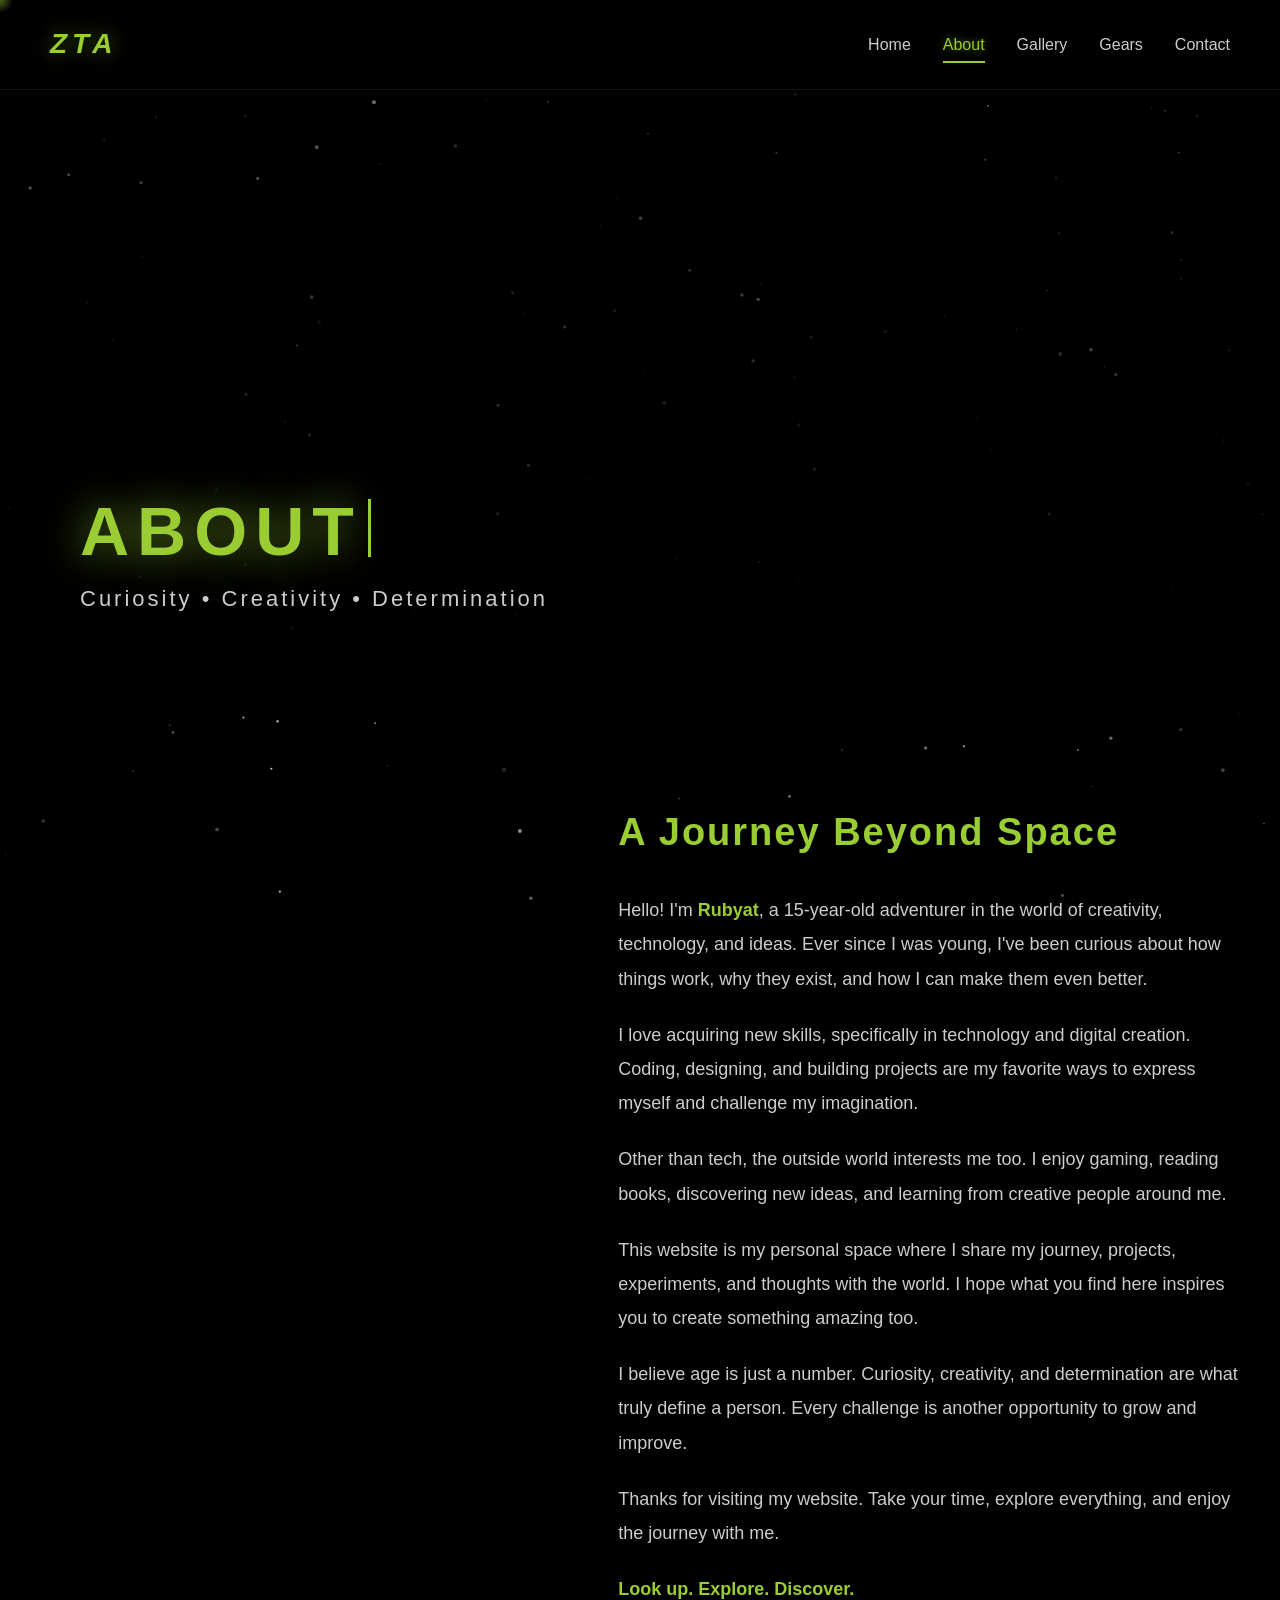
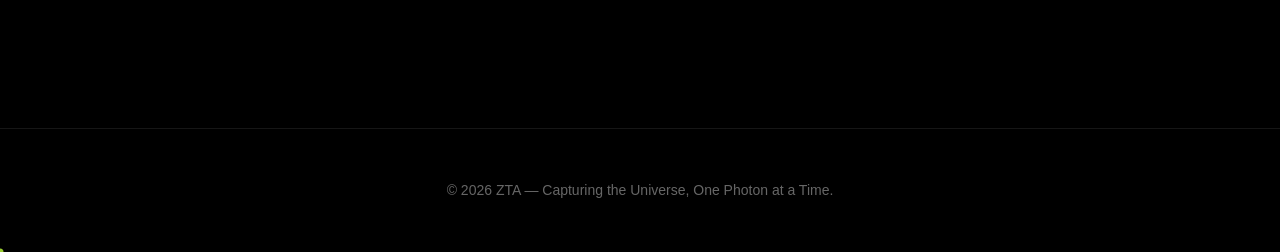
==== about.html @ 27d1bf87 "Add files via upload" ====
<!DOCTYPE html>
<html lang="en">
<head>
<meta charset="UTF-8">
<title>ZTA – About</title>
<meta name="viewport" content="width=device-width, initial-scale=1.0">
<meta name="theme-color" content="#000000">
<link rel="stylesheet" href="style.css">
</head>
<body>

<!-- PRELOADER -->
<div class="preloader">
    <div class="preloader-logo">ZTA</div>
    <div class="preloader-bar"></div>
</div>

<!-- NAVBAR -->
<div class="navbar">
    <a href="index.html" class="nav-left">ZTA</a>
    <div class="nav-right">
        <div class="nav-links">
            <a href="index.html">Home</a>
            <a href="about.html">About</a>
            <a href="gallery.html">Gallery</a>
            <a href="gears.html">Gears</a>
            <a href="contact.html">Contact</a>
        </div>
        <div class="hamburger" id="hamburger" aria-label="Menu">
            <span></span><span></span><span></span>
        </div>
    </div>
</div>

<!-- MOBILE MENU -->
<div class="mobile-menu" id="mobileMenu">
    <a href="index.html">Home</a>
    <a href="about.html">About</a>
    <a href="gallery.html">Gallery</a>
    <a href="gears.html">Gears</a>
    <a href="contact.html">Contact</a>
</div>

<!-- HERO -->
<div class="hero ">
    <div class="hero-inner">
        <div class="hero-text" data-typing="About ZTA">About ZTA</div>
        <div class="hero-sub">Curiosity • Creativity • Determination</div>
    </div>
</div>

<div class="section">
    <div class="about-wrapper">
        <div class="about-img reveal from-left">
            <img src="assets/about-profile.jpg" alt="About Image">
        </div>
        <div class="about-text reveal from-right">
            <div class="about-title">A Journey Beyond Space</div>
            <p>Hello! I'm <span class="highlight">Rubyat</span>, a 15-year-old adventurer in the world of creativity, technology, and ideas. Ever since I was young, I've been curious about how things work, why they exist, and how I can make them even better.</p>
            <p>I love acquiring new skills, specifically in technology and digital creation. Coding, designing, and building projects are my favorite ways to express myself and challenge my imagination.</p>
            <p>Other than tech, the outside world interests me too. I enjoy gaming, reading books, discovering new ideas, and learning from creative people around me.</p>
            <p>This website is my personal space where I share my journey, projects, experiments, and thoughts with the world. I hope what you find here inspires you to create something amazing too.</p>
            <p>I believe age is just a number. Curiosity, creativity, and determination are what truly define a person. Every challenge is another opportunity to grow and improve.</p>
            <p>Thanks for visiting my website. Take your time, explore everything, and enjoy the journey with me.</p>
            <p><span class="highlight">Look up. Explore. Discover.</span></p>
        </div>
    </div>
</div>

<!-- FOOTER -->
<footer>
    © <span data-year>2026</span> ZTA — Capturing the Universe, One Photon at a Time.
</footer>

<script src="zta.js"></script>
</body>
</html>
---- style.css ----
/* ==========================================================
   ZTA – Shared Stylesheet (used by every page)
   ========================================================== */

:root{
    --bg-color:#000;
    --text-color:#fff;
    --accent-color:#9acd32;
    --accent-rgb:154,205,50;
    --secondary-text:#ccc;
    --card-bg:#0a0a0a;
    --card-border:#161616;
    --footer-text:#666;
    --nav-h:76px;
}

*{ margin:0; padding:0; box-sizing:border-box; }

html{ scroll-behavior:smooth; }

body{
    font-family:'Segoe UI', Arial, sans-serif;
    background:var(--bg-color);
    color:var(--text-color);
    line-height:1.6;
    overflow-x:hidden;
}

a{ color:inherit; }

/* ================= PRELOADER ================= */

.preloader{
    position:fixed; inset:0;
    background:#000;
    z-index:20000;
    display:flex; flex-direction:column;
    align-items:center; justify-content:center; gap:22px;
    transition:opacity .6s ease, visibility .6s ease;
}
.preloader.hide{ opacity:0; visibility:hidden; }
.preloader-logo{
    font-size:46px; font-weight:800; font-style:italic; letter-spacing:10px;
    color:var(--accent-color);
    text-shadow:0 0 30px rgba(var(--accent-rgb),.6);
    animation:pulse 1.4s ease-in-out infinite;
}
.preloader-bar{
    width:160px; height:3px; background:#111; border-radius:4px; overflow:hidden;
}
.preloader-bar::after{
    content:''; display:block; height:100%; width:40%;
    background:var(--accent-color); border-radius:4px;
    animation:load 1.1s ease-in-out infinite;
}
@keyframes load{ 0%{ transform:translateX(-100%);} 100%{ transform:translateX(260%);} }
@keyframes pulse{ 50%{ opacity:.45; transform:scale(.96);} }

/* ================= PROGRESS BAR / CURSOR / CANVAS ================= */

.scroll-progress{
    position:fixed; top:0; left:0; height:3px; width:0;
    background:linear-gradient(90deg,var(--accent-color),#d6ff8a);
    z-index:1100;
    box-shadow:0 0 12px rgba(var(--accent-rgb),.8);
}

.star-canvas{
    position:fixed; inset:0; width:100%; height:100%;
    z-index:-1; pointer-events:none;
}

.custom-cursor{
    position:fixed; width:26px; height:26px; border-radius:50%;
    background:radial-gradient(circle, rgba(var(--accent-rgb),.9) 0%, transparent 70%);
    pointer-events:none; z-index:15000; opacity:.55;
    transform:translate(-50%,-50%);
    mix-blend-mode:screen;
    transition:width .25s, height .25s, opacity .25s;
}
.custom-cursor.big{ width:56px; height:56px; opacity:.4; }

.cursor-dot{
    position:fixed; width:7px; height:7px; border-radius:50%;
    background:var(--accent-color); pointer-events:none; z-index:15001;
    transform:translate(-50%,-50%);
}

@media (hover:none){
    .custom-cursor,.cursor-dot{ display:none; }
}

/* ================= NAVBAR (identical on every page) ================= */

.navbar{
    width:100%;
    padding:22px 50px;
    display:flex; justify-content:space-between; align-items:center;
    background:rgba(0,0,0,.92);
    backdrop-filter:blur(10px);
    -webkit-backdrop-filter:blur(10px);
    border-bottom:1px solid var(--card-border);
    position:fixed; top:0; left:0;
    z-index:1000;
    box-shadow:0 4px 20px rgba(0,0,0,.6);
    transition:padding .3s ease, background .3s ease;
}
.navbar.shrunk{ padding:12px 50px; background:rgba(0,0,0,.98); }
.navbar.shrunk .nav-left{ font-size:22px; }

.nav-left{
    font-size:28px; letter-spacing:5px; font-weight:800; font-style:italic;
    color:var(--accent-color);
    text-shadow:0 0 20px rgba(var(--accent-rgb),.5);
    text-decoration:none;
    transition:font-size .3s ease;
}

.nav-right{ display:flex; align-items:center; gap:32px; }
.nav-links{ display:flex; align-items:center; gap:32px; }

.nav-links a{
    color:var(--secondary-text);
    text-decoration:none;
    font-size:16px; font-weight:500;
    transition:color .3s ease, text-shadow .3s ease;
    position:relative;
}
.nav-links a:hover,
.nav-links a.active{
    color:var(--accent-color);
    text-shadow:0 0 10px rgba(var(--accent-rgb),.6);
}
.nav-links a::after{
    content:''; position:absolute; width:0; height:2px;
    bottom:-6px; left:50%;
    background:var(--accent-color);
    transition:.3s;
}
.nav-links a:hover::after,
.nav-links a.active::after{ width:100%; left:0; }

/* Hamburger */
.hamburger{
    display:none; flex-direction:column; gap:5px; cursor:pointer; padding:4px;
}
.hamburger span{
    width:28px; height:3px; background:var(--accent-color); border-radius:10px;
    transition:transform .35s ease, opacity .25s ease;
}
.hamburger.open span:nth-child(1){ transform:translateY(8px) rotate(45deg); }
.hamburger.open span:nth-child(2){ opacity:0; }
.hamburger.open span:nth-child(3){ transform:translateY(-8px) rotate(-45deg); }

/* Mobile menu */
.mobile-menu{
    position:fixed; top:0; left:0; width:100%; height:100vh;
    background:rgba(0,0,0,.98);
    display:flex; flex-direction:column; align-items:center; justify-content:center;
    gap:36px; z-index:999;
    opacity:0; visibility:hidden;
    transition:opacity .35s ease, visibility .35s ease;
}
.mobile-menu.open{ opacity:1; visibility:visible; }
.mobile-menu a{
    color:var(--secondary-text); font-size:24px; text-decoration:none;
    transform:translateY(20px); opacity:0;
    transition:transform .4s ease, opacity .4s ease, color .3s;
}
.mobile-menu.open a{ transform:translateY(0); opacity:1; }
.mobile-menu.open a:nth-child(1){ transition-delay:.05s; }
.mobile-menu.open a:nth-child(2){ transition-delay:.10s; }
.mobile-menu.open a:nth-child(3){ transition-delay:.15s; }
.mobile-menu.open a:nth-child(4){ transition-delay:.20s; }
.mobile-menu.open a:nth-child(5){ transition-delay:.25s; }
.mobile-menu a:hover,
.mobile-menu a.active{ color:var(--accent-color); }

/* ================= HERO (same on every page) ================= */

.hero{
    width:100%;
    min-height:70vh;
    position:relative;
    display:flex; align-items:flex-end;
    padding:0 0 90px;
    margin-top:var(--nav-h);
    background:
        linear-gradient(rgba(0,0,0,.25), rgba(0,0,0,.6)),
        url("assets/background.jpg") center/cover no-repeat;
    overflow:hidden;
}
.hero::after{
    content:''; position:absolute; inset:0;
    background:linear-gradient(to bottom, rgba(0,0,0,.1), rgba(0,0,0,.95));
    pointer-events:none;
}
.hero.hero-home{ min-height:calc(100vh - var(--nav-h)); }

.hero-inner{ position:relative; z-index:2; margin-left:80px; }

.hero-text{
    font-size:68px; font-weight:900; letter-spacing:8px; text-transform:uppercase;
    color:var(--accent-color);
    text-shadow:0 0 40px rgba(var(--accent-rgb),.7);
    line-height:1.1;
}
.hero-sub{
    font-size:22px; color:var(--secondary-text); letter-spacing:3px; margin-top:12px;
}
.typing-cursor{
    display:inline-block; width:3px; height:.85em; margin-left:6px;
    background:var(--accent-color); vertical-align:-2px;
    animation:blink .8s steps(1) infinite;
}
@keyframes blink{ 50%{ opacity:0; } }

/* ================= LAYOUT / SECTIONS ================= */

.section{ max-width:1300px; margin:90px auto; padding:0 40px; }

.section-title{
    font-size:38px; font-weight:800; text-align:center;
    color:var(--accent-color); letter-spacing:3px;
    margin:0 auto 40px;
}
.section-subtitle{
    text-align:center; max-width:700px; margin:-20px auto 50px; color:#888;
}
.intro-box{
    max-width:1000px; margin:0 auto; padding:0 40px;
    font-size:19px; color:var(--secondary-text); text-align:center; line-height:1.8;
}

/* ================= CARDS ================= */

.card{
    background:var(--card-bg);
    border:1px solid var(--card-border);
    border-radius:16px;
    transition:transform .35s ease, border-color .35s ease, box-shadow .35s ease;
}
.card:hover{
    border-color:var(--accent-color);
    box-shadow:0 20px 40px rgba(var(--accent-rgb),.18);
}

.grid{ display:grid; gap:36px; }
.grid-features{ grid-template-columns:repeat(auto-fit, minmax(300px,1fr)); }
.grid-media{ grid-template-columns:repeat(auto-fit, minmax(320px,1fr)); }

.feature-card{ padding:32px; text-align:center; }
.feature-icon{ font-size:38px; margin-bottom:12px; display:inline-block; }
.feature-title{ font-size:24px; margin-bottom:12px; color:var(--accent-color); font-weight:700; }
.feature-text{ color:var(--secondary-text); }

.media-card{ overflow:hidden; cursor:pointer; }
.media-card img,
.media-card .img-fallback{
    width:100%; height:340px; object-fit:cover; display:block;
    transition:transform .6s ease;
}
.media-card:hover img{ transform:scale(1.08); }
.media-card .img-wrap{ overflow:hidden; }
.media-caption{
    padding:20px; text-align:center;
    color:var(--accent-color); font-size:18px; font-weight:600; letter-spacing:1px;
}
.media-desc{
    padding:0 20px 22px; text-align:center; color:#bbb; font-size:14.5px; margin-top:-8px;
}

.img-fallback{
    display:flex; align-items:center; justify-content:center;
    background:radial-gradient(circle at 30% 30%, #14200a, #050505 70%);
    color:var(--accent-color); font-size:54px;
}

/* ================= BUTTON ================= */

.btn{
    display:inline-block; padding:14px 34px; border-radius:50px;
    border:1px solid var(--accent-color);
    color:var(--accent-color); background:transparent;
    text-decoration:none; font-weight:700; letter-spacing:2px; font-size:15px;
    cursor:pointer; position:relative; overflow:hidden;
    transition:color .3s ease, box-shadow .3s ease;
}
.btn::before{
    content:''; position:absolute; inset:0; background:var(--accent-color);
    transform:translateX(-101%); transition:transform .35s ease; z-index:-1;
}
.btn:hover{ color:#000; box-shadow:0 0 25px rgba(var(--accent-rgb),.5); }
.btn:hover::before{ transform:translateX(0); }
.btn{ z-index:0; isolation:isolate; }
.btn-center{ text-align:center; margin-top:50px; }

/* ================= STATS ================= */

.stats{
    display:grid; grid-template-columns:repeat(auto-fit,minmax(180px,1fr));
    gap:24px; text-align:center;
}
.stat{ padding:28px 10px; }
.stat-number{
    font-size:48px; font-weight:900; color:var(--accent-color);
    text-shadow:0 0 25px rgba(var(--accent-rgb),.4);
}
.stat-label{ color:#aaa; letter-spacing:2px; font-size:13px; text-transform:uppercase; }

/* ================= ABOUT ================= */

.about-wrapper{ display:flex; align-items:center; gap:60px; }
.about-img{ flex:1; }
.about-img img{
    width:100%; border-radius:18px; border:1px solid var(--card-border);
    box-shadow:0 15px 40px rgba(0,0,0,.6);
    transition:transform .4s ease, box-shadow .4s ease;
}
.about-img img:hover{ box-shadow:0 20px 50px rgba(var(--accent-rgb),.25); }
.about-text{ flex:1.2; color:var(--secondary-text); font-size:18px; line-height:1.9; }
.about-text p{ margin-bottom:22px; }
.about-title{
    font-size:38px; margin-bottom:25px; font-weight:800;
    color:var(--accent-color); letter-spacing:2px;
}
.highlight{ color:var(--accent-color); font-weight:bold; }

/* ================= CONTACT ================= */

.contact-card{ padding:30px; max-width:900px; margin:0 auto; }
.contact-card iframe{
    width:100%; height:760px; border:none; display:block; border-radius:10px;
    background:#fff;
}
.timer{ display:flex; gap:20px; flex-wrap:wrap; justify-content:center; }
.time-box{ padding:20px; min-width:110px; text-align:center; }
.time{ font-size:40px; font-weight:bold; color:var(--accent-color); }
.label{ font-size:13px; color:#aaa; margin-top:4px; letter-spacing:2px; text-transform:uppercase; }

/* ================= LIGHTBOX ================= */

.lightbox{
    position:fixed; inset:0; background:rgba(0,0,0,.94);
    display:flex; flex-direction:column; align-items:center; justify-content:center;
    z-index:12000; opacity:0; visibility:hidden;
    transition:opacity .35s ease, visibility .35s ease;
    padding:30px;
}
.lightbox.open{ opacity:1; visibility:visible; }
.lightbox img{
    max-width:92%; max-height:80vh; border-radius:12px;
    box-shadow:0 0 60px rgba(var(--accent-rgb),.25);
    transform:scale(.9); transition:transform .35s ease;
}
.lightbox.open img{ transform:scale(1); }
.lightbox-caption{ margin-top:18px; color:var(--accent-color); font-size:20px; letter-spacing:1px; }
.lightbox button{
    position:absolute; background:transparent; border:1px solid var(--accent-color);
    color:var(--accent-color); width:48px; height:48px; border-radius:50%;
    font-size:22px; cursor:pointer; transition:.3s;
}
.lightbox button:hover{ background:var(--accent-color); color:#000; }
.lb-close{ top:24px; right:24px; }
.lb-prev{ left:24px; top:50%; }
.lb-next{ right:24px; top:50%; }

/* ================= SCROLL TOP ================= */

.scroll-top{
    position:fixed; bottom:24px; right:24px;
    width:50px; height:50px; border-radius:50%; border:none;
    background:var(--accent-color); color:#000; font-size:24px; font-weight:bold;
    cursor:pointer; z-index:900;
    opacity:0; transform:translateY(20px); pointer-events:none;
    transition:opacity .3s ease, transform .3s ease, box-shadow .3s;
}
.scroll-top.show{ opacity:1; transform:translateY(0); pointer-events:auto; }
.scroll-top:hover{ box-shadow:0 0 25px rgba(var(--accent-rgb),.7); }

/* ================= FOOTER ================= */

footer{
    text-align:center; padding:50px 20px; color:var(--footer-text);
    font-size:14px; border-top:1px solid var(--card-border);
    margin-top:100px;
}

/* ================= REVEAL ANIMATIONS ================= */

.reveal{
    opacity:0; transform:translateY(40px);
    transition:opacity .8s ease, transform .8s cubic-bezier(.2,.7,.2,1);
}
.reveal.from-left{ transform:translateX(-50px); }
.reveal.from-right{ transform:translateX(50px); }
.reveal.zoom{ transform:scale(.9); }
.reveal.visible{ opacity:1; transform:none; }

/* Tilt cards need a fast transform transition once visible */
.tilt.visible{ transition:opacity .8s ease, transform .15s ease-out, border-color .35s, box-shadow .35s; }

.float-slow{ animation:float 6s ease-in-out infinite; }
@keyframes float{ 50%{ transform:translateY(-10px); } }

/* ================= RESPONSIVE ================= */

@media (max-width:992px){
    .navbar{ padding:18px 20px; }
    .navbar.shrunk{ padding:12px 20px; }
    .nav-links{ display:none; }
    .hamburger{ display:flex; }
    .hero-inner{ margin-left:30px; }
    .hero-text{ font-size:48px; }
    .hero-sub{ font-size:19px; }
    .about-wrapper{ flex-direction:column; }
}

@media (max-width:768px){
    .hero-inner{ margin-left:20px; margin-right:20px; }
    .hero-text{ font-size:36px; letter-spacing:4px; }
    .hero-sub{ font-size:16px; letter-spacing:2px; }
    .section{ padding:0 20px; margin:70px auto; }
    .section-title{ font-size:30px; }
    .intro-box{ font-size:17px; padding:0 25px; }
    .grid-features,.grid-media{ grid-template-columns:1fr; }
    .media-card img,.media-card .img-fallback{ height:300px; }
    .about-title{ font-size:30px; }
    .about-text{ font-size:16px; line-height:1.8; }
    .contact-card{ padding:14px; }
    .lb-prev,.lb-next{ top:auto; bottom:24px; }
}

@media (prefers-reduced-motion:reduce){
    *{ animation:none !important; transition-duration:.01ms !important; }
    .reveal{ opacity:1; transform:none; }
}
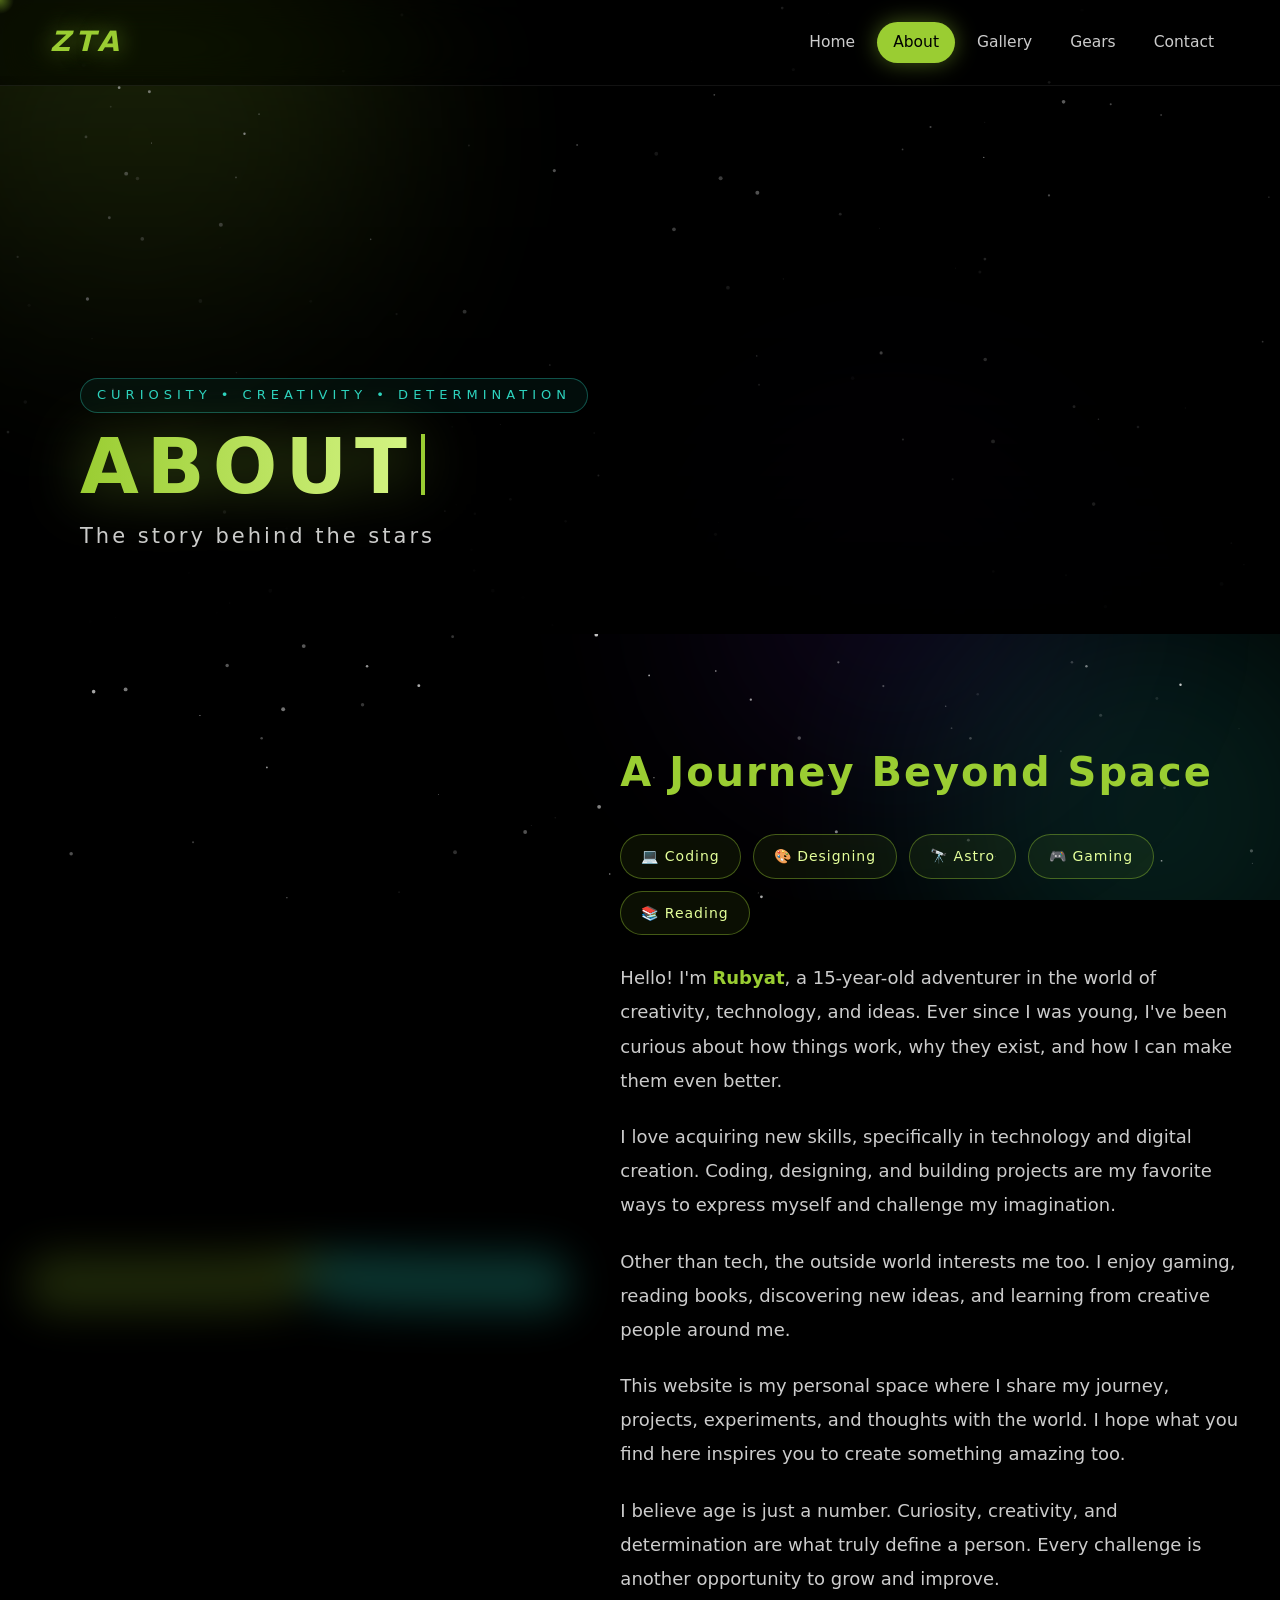
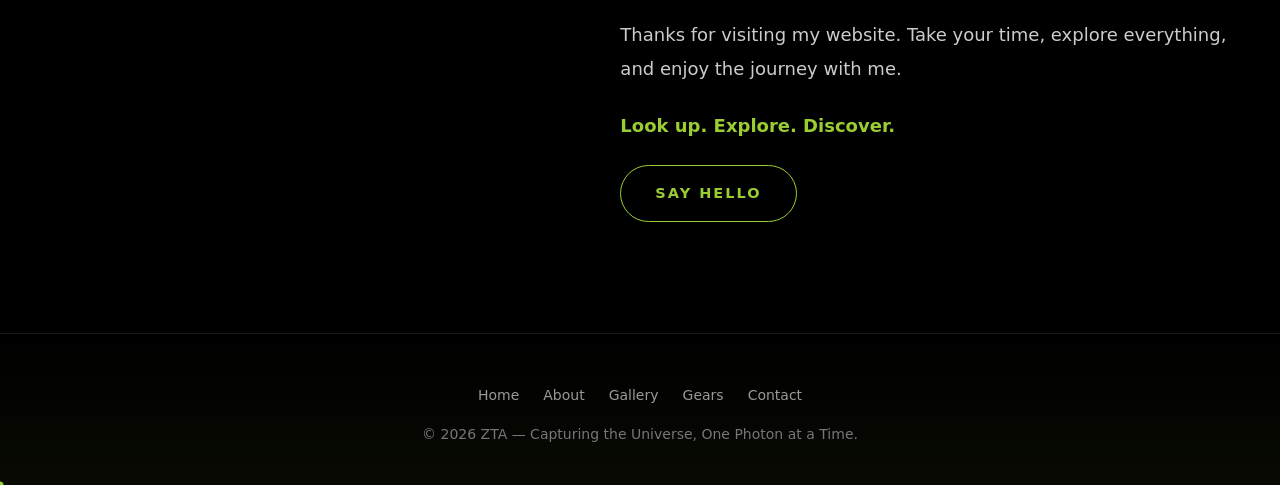
==== commit 20dae4ea: "Add files via upload" ====
--- a/about.html
+++ b/about.html
@@ -4,16 +4,292 @@
 <meta charset="UTF-8">
 <title>ZTA – About</title>
 <meta name="viewport" content="width=device-width, initial-scale=1.0">
+<meta name="description" content="About ZTA and Rubyat.">
 <meta name="theme-color" content="#000000">
-<link rel="stylesheet" href="style.css">
+<link rel="icon" href="data:image/svg+xml,%3Csvg xmlns='http://www.w3.org/2000/svg' viewBox='0 0 100 100'%3E%3Ctext y='.9em' font-size='90'%3E%F0%9F%8C%8C%3C/text%3E%3C/svg%3E">
+<style>
+:root{
+    --bg:#000; --text:#fff; --accent:#9acd32; --accent-rgb:154,205,50; --accent-light:#e4ff9a;
+    --teal:#2dd4bf; --muted:#ccc; --card:rgba(12,14,10,.72); --card-border:rgba(255,255,255,.07);
+    --footer:#777; --nav-h:76px; --radius:18px;
+}
+*{margin:0;padding:0;box-sizing:border-box}
+html{scroll-behavior:smooth;scroll-padding-top:90px;overflow-x:hidden}
+.section{overflow-x:clip}
+body{font-family:'Segoe UI',system-ui,Arial,sans-serif;background:var(--bg);color:var(--text);line-height:1.6;overflow-x:hidden}
+a{color:inherit}
+::selection{background:var(--accent);color:#000}
+::-webkit-scrollbar{width:10px}::-webkit-scrollbar-track{background:#050505}
+::-webkit-scrollbar-thumb{background:#26301a;border-radius:10px}::-webkit-scrollbar-thumb:hover{background:var(--accent)}
+
+/* ===== BACKGROUND LAYERS ===== */
+.aurora{position:fixed;inset:0;z-index:-3;overflow:hidden;pointer-events:none}
+.blob{position:absolute;border-radius:50%;filter:blur(110px);opacity:.38;will-change:transform}
+.blob.b1{width:520px;height:520px;background:rgba(var(--accent-rgb),.55);top:-120px;left:-120px;animation:drift1 22s ease-in-out infinite alternate}
+.blob.b2{width:460px;height:460px;background:rgba(45,212,191,.38);bottom:-140px;right:-100px;animation:drift2 26s ease-in-out infinite alternate}
+.blob.b3{width:380px;height:380px;background:rgba(124,58,237,.3);top:45%;left:55%;animation:drift3 30s ease-in-out infinite alternate}
+@keyframes drift1{to{transform:translate(35vw,30vh) scale(1.2)}}
+@keyframes drift2{to{transform:translate(-30vw,-25vh) scale(1.15)}}
+@keyframes drift3{to{transform:translate(-40vw,-20vh) scale(.8)}}
+.star-canvas{position:fixed;inset:0;width:100%;height:100%;z-index:-2;pointer-events:none}
+
+/* ===== PRELOADER / PAGE WIPE / PROGRESS ===== */
+.preloader{position:fixed;inset:0;background:#000;z-index:20000;display:flex;flex-direction:column;align-items:center;justify-content:center;gap:22px;transition:opacity .7s ease,visibility .7s ease}
+.preloader.hide{opacity:0;visibility:hidden}
+.preloader-logo{font-size:52px;font-weight:800;font-style:italic;letter-spacing:12px;color:var(--accent);text-shadow:0 0 35px rgba(var(--accent-rgb),.7);animation:pulse 1.4s ease-in-out infinite}
+.preloader-bar{width:170px;height:3px;background:#111;border-radius:4px;overflow:hidden}
+.preloader-bar::after{content:'';display:block;height:100%;width:40%;background:var(--accent);border-radius:4px;animation:load 1.1s ease-in-out infinite}
+@keyframes load{0%{transform:translateX(-100%)}100%{transform:translateX(260%)}}
+@keyframes pulse{50%{opacity:.45;transform:scale(.96)}}
+.page-wipe{position:fixed;inset:0;background:radial-gradient(circle at 50% 50%,#10170a,#000 70%);z-index:19000;opacity:0;visibility:hidden;transition:opacity .35s ease}
+.page-wipe.on{opacity:1;visibility:visible}
+.scroll-progress{position:fixed;top:0;left:0;height:3px;width:0;background:linear-gradient(90deg,var(--teal),var(--accent),var(--accent-light));z-index:1100;box-shadow:0 0 14px rgba(var(--accent-rgb),.9)}
+
+/* ===== CURSOR ===== */
+.custom-cursor{position:fixed;width:28px;height:28px;border-radius:50%;background:radial-gradient(circle,rgba(var(--accent-rgb),.85) 0%,transparent 70%);pointer-events:none;z-index:15000;opacity:.55;transform:translate(-50%,-50%);mix-blend-mode:screen;transition:width .25s,height .25s,opacity .25s}
+.custom-cursor.big{width:64px;height:64px;opacity:.4}
+.cursor-dot{position:fixed;width:7px;height:7px;border-radius:50%;background:var(--accent);pointer-events:none;z-index:15001;transform:translate(-50%,-50%)}
+@media(hover:none){.custom-cursor,.cursor-dot{display:none}}
+
+/* ===== NAVBAR ===== */
+.navbar{width:100%;padding:20px 50px;display:flex;justify-content:space-between;align-items:center;background:rgba(0,0,0,.55);backdrop-filter:blur(16px) saturate(140%);-webkit-backdrop-filter:blur(16px) saturate(140%);border-bottom:1px solid var(--card-border);position:fixed;top:0;left:0;z-index:1000;transition:padding .3s,background .3s,box-shadow .3s}
+.navbar.shrunk{padding:11px 50px;background:rgba(0,0,0,.85);box-shadow:0 8px 30px rgba(0,0,0,.6)}
+.navbar.shrunk .nav-left{font-size:22px}
+.nav-left{font-size:28px;letter-spacing:5px;font-weight:800;font-style:italic;color:var(--accent);text-shadow:0 0 22px rgba(var(--accent-rgb),.55);text-decoration:none;transition:font-size .3s}
+.nav-right{display:flex;align-items:center;gap:32px}
+.nav-links{display:flex;align-items:center;gap:6px}
+.nav-links a{color:var(--muted);text-decoration:none;font-size:15.5px;font-weight:500;padding:8px 16px;border-radius:50px;position:relative;transition:color .3s,background .3s}
+.nav-links a:hover{color:var(--accent);background:rgba(var(--accent-rgb),.08)}
+.nav-links a.active{color:#000;background:var(--accent);box-shadow:0 0 22px rgba(var(--accent-rgb),.45)}
+.hamburger{display:none;flex-direction:column;gap:5px;cursor:pointer;padding:4px}
+.hamburger span{width:28px;height:3px;background:var(--accent);border-radius:10px;transition:transform .35s,opacity .25s}
+.hamburger.open span:nth-child(1){transform:translateY(8px) rotate(45deg)}
+.hamburger.open span:nth-child(2){opacity:0}
+.hamburger.open span:nth-child(3){transform:translateY(-8px) rotate(-45deg)}
+.mobile-menu{position:fixed;inset:0;background:rgba(0,0,0,.97);display:flex;flex-direction:column;align-items:center;justify-content:center;gap:34px;z-index:999;opacity:0;visibility:hidden;transition:opacity .35s,visibility .35s}
+.mobile-menu.open{opacity:1;visibility:visible}
+.mobile-menu a{color:var(--muted);font-size:26px;text-decoration:none;transform:translateY(24px);opacity:0;transition:transform .45s,opacity .45s,color .3s}
+.mobile-menu.open a{transform:none;opacity:1}
+.mobile-menu.open a:nth-child(1){transition-delay:.05s}.mobile-menu.open a:nth-child(2){transition-delay:.1s}.mobile-menu.open a:nth-child(3){transition-delay:.15s}.mobile-menu.open a:nth-child(4){transition-delay:.2s}.mobile-menu.open a:nth-child(5){transition-delay:.25s}
+.mobile-menu a:hover,.mobile-menu a.active{color:var(--accent)}
+
+/* ===== HERO ===== */
+.hero{width:100%;min-height:62vh;position:relative;display:flex;align-items:flex-end;padding:0 0 80px;margin-top:var(--nav-h);background:linear-gradient(rgba(0,0,0,.2),rgba(0,0,0,.55)),url("assets/background.jpg") center/cover no-repeat;overflow:hidden}
+.hero::after{content:'';position:absolute;inset:0;background:linear-gradient(to bottom,rgba(0,0,0,.05),rgba(0,0,0,.96));pointer-events:none}
+.hero.hero-home{min-height:calc(100vh - var(--nav-h))}
+.hero-inner{position:relative;z-index:3;margin-left:80px;max-width:760px}
+.eyebrow{display:inline-block;font-size:13px;letter-spacing:5px;text-transform:uppercase;color:var(--teal);margin-bottom:14px;padding:6px 16px;border:1px solid rgba(45,212,191,.35);border-radius:50px;background:rgba(45,212,191,.06)}
+.hero-text{font-size:76px;font-weight:900;letter-spacing:8px;text-transform:uppercase;line-height:1.05;background:linear-gradient(90deg,var(--accent),var(--accent-light),var(--teal),var(--accent));background-size:250% 100%;-webkit-background-clip:text;background-clip:text;-webkit-text-fill-color:transparent;color:transparent;animation:shine 7s linear infinite;filter:drop-shadow(0 0 28px rgba(var(--accent-rgb),.45))}
+@keyframes shine{to{background-position:250% 0}}
+.hero-sub{font-size:21px;color:var(--muted);letter-spacing:3px;margin-top:14px}
+.hero-cta{display:flex;gap:16px;flex-wrap:wrap;margin-top:34px}
+.typing-cursor{display:inline-block;width:4px;height:.8em;margin-left:6px;background:var(--accent);-webkit-text-fill-color:initial;vertical-align:-2px;animation:blink .8s steps(1) infinite}
+@keyframes blink{50%{opacity:0}}
+
+.orbit{position:absolute;right:9%;top:50%;width:440px;height:440px;margin-top:-260px;z-index:2;pointer-events:none}
+.ring{position:absolute;border-radius:50%;border:1px dashed rgba(var(--accent-rgb),.35);inset:0;animation:spin 40s linear infinite}
+.ring.r2{inset:60px;animation-duration:26s;animation-direction:reverse;border-color:rgba(45,212,191,.35)}
+.ring.r3{inset:120px;animation-duration:16s}
+.ring::after{content:'';position:absolute;top:-6px;left:50%;width:12px;height:12px;margin-left:-6px;border-radius:50%;background:var(--accent);box-shadow:0 0 18px var(--accent)}
+.ring.r2::after{background:var(--teal);box-shadow:0 0 18px var(--teal)}
+.planet{position:absolute;inset:170px;border-radius:50%;background:radial-gradient(circle at 32% 30%,#e4ff9a,#9acd32 35%,#35520e 75%,#0b1503);box-shadow:0 0 70px rgba(var(--accent-rgb),.55),inset -12px -12px 30px rgba(0,0,0,.65);animation:float 7s ease-in-out infinite}
+@keyframes spin{to{transform:rotate(360deg)}}
+@keyframes float{50%{transform:translateY(-14px)}}
+.float-slow{animation:float 6s ease-in-out infinite}
+
+.scroll-cue{position:absolute;bottom:26px;left:50%;transform:translateX(-50%);z-index:4;width:26px;height:42px;border:2px solid rgba(255,255,255,.55);border-radius:20px;display:block;text-decoration:none}
+.scroll-cue span{position:absolute;top:8px;left:50%;width:4px;height:8px;margin-left:-2px;background:var(--accent);border-radius:4px;animation:wheel 1.6s ease-in-out infinite}
+@keyframes wheel{0%{opacity:0;transform:translateY(0)}30%{opacity:1}100%{opacity:0;transform:translateY(16px)}}
+
+/* ===== SECTIONS ===== */
+.section{max-width:1300px;margin:100px auto;padding:0 40px}
+.section-head{text-align:center;margin-bottom:50px}
+.section-title{font-size:40px;font-weight:800;color:var(--accent);letter-spacing:3px;text-shadow:0 0 30px rgba(var(--accent-rgb),.3);display:inline-block;position:relative;padding-bottom:16px}
+.section-title::after{content:'';position:absolute;left:50%;bottom:0;width:0;height:3px;border-radius:3px;background:linear-gradient(90deg,var(--teal),var(--accent));transform:translateX(-50%);transition:width .9s .3s cubic-bezier(.2,.7,.2,1)}
+.visible .section-title::after,.section-title.visible::after,.section-head.visible .section-title::after{width:90px}
+.section-subtitle{text-align:center;max-width:680px;margin:12px auto 0;color:#999}
+.intro-box{max-width:960px;margin:0 auto;font-size:19px;color:var(--muted);text-align:center;line-height:1.9}
+.word{display:inline-block;opacity:0;transform:translateY(.7em);transition:opacity .6s ease,transform .6s cubic-bezier(.2,.7,.2,1)}
+.words-in .word{opacity:1;transform:none}
+
+/* ===== CARDS ===== */
+.card{position:relative;background:var(--card);border:1px solid var(--card-border);border-radius:var(--radius);backdrop-filter:blur(8px);-webkit-backdrop-filter:blur(8px);transition:transform .35s,border-color .35s,box-shadow .35s;overflow:hidden}
+.card::before{content:'';position:absolute;inset:0;background:radial-gradient(420px circle at var(--mx,50%) var(--my,50%),rgba(var(--accent-rgb),.13),transparent 45%);opacity:0;transition:opacity .35s;pointer-events:none;z-index:1}
+.card:hover{border-color:rgba(var(--accent-rgb),.7);box-shadow:0 22px 50px rgba(var(--accent-rgb),.16)}
+.card:hover::before{opacity:1}
+.grid{display:grid;gap:32px}
+.grid-features{grid-template-columns:repeat(auto-fit,minmax(290px,1fr))}
+.grid-media{grid-template-columns:repeat(auto-fit,minmax(300px,1fr))}
+.feature-card{padding:38px 30px;text-align:center}
+.feature-icon{font-size:42px;margin-bottom:14px;display:inline-block}
+.feature-title{font-size:23px;margin-bottom:12px;color:var(--accent);font-weight:700}
+.feature-text{color:var(--muted)}
+.media-card{cursor:pointer;display:block}
+.img-wrap{position:relative;overflow:hidden}
+.media-card img,.media-card .img-fallback{width:100%;height:360px;object-fit:cover;display:block;transition:transform .7s cubic-bezier(.2,.7,.2,1)}
+.media-card:hover img{transform:scale(1.09)}
+.media-caption{padding:20px 20px 8px;text-align:center;color:var(--accent);font-size:18px;font-weight:600;letter-spacing:1px}
+.media-desc{padding:0 20px 22px;text-align:center;color:#aaa;font-size:14.5px}
+.media-card figcaption:last-child,.media-card .media-caption:last-child{padding-bottom:22px}
+.badges{display:flex;gap:8px;justify-content:center;flex-wrap:wrap;padding:0 20px 22px}
+.badge{font-size:12px;letter-spacing:1px;padding:4px 12px;border-radius:50px;border:1px solid rgba(var(--accent-rgb),.4);color:var(--accent-light);background:rgba(var(--accent-rgb),.07)}
+.img-fallback{display:flex;align-items:center;justify-content:center;background:radial-gradient(circle at 30% 30%,#18260c,#050505 70%);color:var(--accent);font-size:64px}
+
+/* gallery overlay + downloads */
+.overlay{position:absolute;inset:0;display:flex;flex-direction:column;justify-content:space-between;padding:16px;background:linear-gradient(to top,rgba(0,0,0,.85),transparent 55%,rgba(0,0,0,.35));opacity:0;transition:opacity .35s;z-index:2}
+.media-card:hover .overlay{opacity:1}
+.tag{align-self:flex-start;font-size:12px;letter-spacing:2px;text-transform:uppercase;padding:5px 14px;border-radius:50px;background:rgba(0,0,0,.6);border:1px solid rgba(var(--accent-rgb),.5);color:var(--accent-light)}
+.dl-row{display:flex;gap:10px;flex-wrap:wrap;transform:translateY(14px);transition:transform .4s}
+.media-card:hover .dl-row{transform:none}
+.dl-btn{display:inline-flex;align-items:center;gap:6px;padding:9px 16px;border-radius:50px;font-size:13px;font-weight:700;letter-spacing:1px;text-decoration:none;color:var(--accent);border:1px solid var(--accent);background:rgba(0,0,0,.55);transition:background .25s,color .25s,box-shadow .25s}
+.dl-btn:hover{background:var(--accent);color:#000;box-shadow:0 0 20px rgba(var(--accent-rgb),.6)}
+.dl-btn.k4{background:var(--accent);color:#000}
+.dl-btn.k4:hover{background:var(--accent-light)}
+@media(hover:none){.overlay{opacity:1;background:linear-gradient(to top,rgba(0,0,0,.8),transparent 45%)}.dl-row{transform:none}}
+.filters{display:flex;gap:12px;justify-content:center;flex-wrap:wrap;margin-bottom:44px}
+.chip{padding:10px 24px;border-radius:50px;border:1px solid var(--card-border);background:rgba(255,255,255,.03);color:var(--muted);font-size:14px;letter-spacing:1px;cursor:pointer;transition:all .3s;font-family:inherit}
+.chip:hover{border-color:var(--accent);color:var(--accent)}
+.chip.active{background:var(--accent);color:#000;border-color:var(--accent);box-shadow:0 0 22px rgba(var(--accent-rgb),.45);font-weight:700}
+.pop{animation:pop .55s cubic-bezier(.2,.8,.2,1) both}
+@keyframes pop{from{opacity:0;transform:scale(.86) translateY(24px)}to{opacity:1;transform:none}}
+.note{text-align:center;color:#777;font-size:13.5px;max-width:720px;margin:36px auto 0}
+
+/* ===== BUTTONS ===== */
+.btn{display:inline-block;padding:14px 34px;border-radius:50px;border:1px solid var(--accent);color:var(--accent);background:transparent;text-decoration:none;font-weight:700;letter-spacing:2px;font-size:14.5px;cursor:pointer;position:relative;overflow:hidden;isolation:isolate;font-family:inherit;transition:color .3s,box-shadow .3s}
+.btn::before{content:'';position:absolute;inset:0;background:var(--accent);transform:translateX(-101%);transition:transform .35s;z-index:-1}
+.btn:hover{color:#000;box-shadow:0 0 28px rgba(var(--accent-rgb),.55)}
+.btn:hover::before{transform:none}
+.btn.solid{background:var(--accent);color:#000}
+.btn.solid::before{background:var(--accent-light)}
+.btn-center{text-align:center;margin-top:50px}
+
+/* ===== MARQUEE / STATS ===== */
+.marquee{overflow:hidden;border-block:1px solid var(--card-border);padding:20px 0;background:rgba(255,255,255,.02);-webkit-mask-image:linear-gradient(90deg,transparent,#000 12%,#000 88%,transparent);mask-image:linear-gradient(90deg,transparent,#000 12%,#000 88%,transparent)}
+.marquee-track{display:flex;width:max-content;animation:marquee 32s linear infinite}
+.marquee:hover .marquee-track{animation-play-state:paused}
+.marquee span{font-size:22px;letter-spacing:6px;text-transform:uppercase;color:rgba(255,255,255,.55);padding:0 28px;white-space:nowrap}
+.marquee span b{color:var(--accent);margin-left:56px;font-weight:400}
+@keyframes marquee{to{transform:translateX(-50%)}}
+.stats{display:grid;grid-template-columns:repeat(auto-fit,minmax(190px,1fr));gap:24px;text-align:center}
+.stat{padding:32px 10px}
+.stat-number{font-size:52px;font-weight:900;color:var(--accent);text-shadow:0 0 28px rgba(var(--accent-rgb),.4)}
+.stat-label{color:#aaa;letter-spacing:3px;font-size:12.5px;text-transform:uppercase}
+
+/* ===== ABOUT ===== */
+.about-wrapper{display:flex;align-items:center;gap:64px}
+.about-img{flex:1;position:relative}
+.about-img::before{content:'';position:absolute;inset:-14px;border-radius:26px;background:conic-gradient(from 0deg,var(--accent),var(--teal),transparent 40%,var(--accent));filter:blur(22px);opacity:.35;animation:spin 14s linear infinite;z-index:-1}
+.about-img img{width:100%;border-radius:20px;border:1px solid var(--card-border);box-shadow:0 20px 50px rgba(0,0,0,.7);display:block}
+.about-text{flex:1.2;color:var(--muted);font-size:18px;line-height:1.9}
+.about-text p{margin-bottom:22px}
+.about-title{font-size:40px;margin-bottom:24px;font-weight:800;color:var(--accent);letter-spacing:2px}
+.highlight{color:var(--accent);font-weight:700}
+.chips{display:flex;flex-wrap:wrap;gap:12px;margin:8px 0 26px}
+.skill{padding:8px 20px;border-radius:50px;font-size:14px;letter-spacing:1px;color:var(--accent-light);border:1px solid rgba(var(--accent-rgb),.4);background:rgba(var(--accent-rgb),.07);transition:transform .3s,background .3s,color .3s}
+.skill:hover{transform:translateY(-4px) scale(1.06);background:var(--accent);color:#000}
+
+/* ===== CONTACT SECTION ===== */
+.contact-wrap{display:grid;grid-template-columns:1fr 1.15fr;gap:48px;align-items:center}
+.contact-info h2{font-size:42px;color:var(--accent);font-weight:800;letter-spacing:2px;margin-bottom:16px;text-shadow:0 0 30px rgba(var(--accent-rgb),.3)}
+.contact-info p{color:var(--muted);font-size:18px;line-height:1.85;margin-bottom:22px}
+.contact-points{list-style:none;display:grid;gap:12px;color:#aaa}
+.contact-points li::before{content:'✦';color:var(--accent);margin-right:12px}
+.contact-card{padding:38px}
+.field{position:relative;margin-bottom:28px}
+.field input,.field textarea{width:100%;background:rgba(255,255,255,.04);border:1px solid var(--card-border);border-radius:14px;padding:22px 18px 10px;font:inherit;font-size:16px;color:#fff;outline:none;transition:border-color .3s,box-shadow .3s,background .3s;resize:vertical}
+.field textarea{min-height:150px}
+.field label{position:absolute;left:18px;top:17px;color:#888;pointer-events:none;transition:all .25s;font-size:16px}
+.field input:focus,.field textarea:focus{border-color:var(--accent);box-shadow:0 0 0 4px rgba(var(--accent-rgb),.12);background:rgba(255,255,255,.06)}
+.field input:focus+label,.field input:not(:placeholder-shown)+label,.field textarea:focus+label,.field textarea:not(:placeholder-shown)+label{top:6px;font-size:12px;letter-spacing:1px;color:var(--accent)}
+.field.invalid input,.field.invalid textarea{border-color:#ff5d5d;animation:shake .4s}
+@keyframes shake{20%,60%{transform:translateX(-6px)}40%,80%{transform:translateX(6px)}}
+.counter{position:absolute;right:14px;bottom:-22px;font-size:12px;color:#666}
+.honey{position:absolute;left:-9999px;opacity:0;height:0;width:0}
+.submit-btn{width:100%;text-align:center;display:flex;justify-content:center;align-items:center;gap:10px}
+.submit-btn .spin{width:16px;height:16px;border:2px solid #000;border-right-color:transparent;border-radius:50%;display:none;animation:spin .7s linear infinite}
+.submit-btn.loading .spin{display:inline-block}
+.submit-btn.loading{pointer-events:none;opacity:.85}
+.success{position:absolute;inset:0;background:rgba(5,8,3,.96);display:flex;flex-direction:column;align-items:center;justify-content:center;gap:14px;text-align:center;padding:30px;opacity:0;visibility:hidden;transition:opacity .5s,visibility .5s;z-index:5}
+.success.show{opacity:1;visibility:visible}
+.success svg{width:84px;height:84px}
+.success circle,.success path{fill:none;stroke:var(--accent);stroke-width:4;stroke-linecap:round;stroke-linejoin:round;stroke-dasharray:200;stroke-dashoffset:200}
+.success.show circle{animation:draw .8s .1s forwards}
+.success.show path{animation:draw .5s .7s forwards}
+@keyframes draw{to{stroke-dashoffset:0}}
+.success h3{color:var(--accent);font-size:26px}
+.success p{color:var(--muted)}
+
+/* ===== TOASTS ===== */
+.toast-wrap{position:fixed;bottom:24px;left:50%;transform:translateX(-50%);z-index:16000;display:flex;flex-direction:column;gap:10px;align-items:center;pointer-events:none}
+.toast{padding:13px 24px;border-radius:50px;background:rgba(10,14,6,.95);border:1px solid var(--accent);color:#fff;font-size:14.5px;box-shadow:0 10px 40px rgba(0,0,0,.6),0 0 24px rgba(var(--accent-rgb),.25);animation:toastIn .4s cubic-bezier(.2,.8,.2,1);transition:opacity .4s,transform .4s}
+.toast.error{border-color:#ff5d5d;box-shadow:0 10px 40px rgba(0,0,0,.6),0 0 24px rgba(255,93,93,.25)}
+.toast.out{opacity:0;transform:translateY(14px)}
+@keyframes toastIn{from{opacity:0;transform:translateY(24px) scale(.9)}}
+
+/* ===== LIGHTBOX ===== */
+.lightbox{position:fixed;inset:0;background:rgba(0,0,0,.95);display:flex;flex-direction:column;align-items:center;justify-content:center;z-index:12000;opacity:0;visibility:hidden;transition:opacity .35s,visibility .35s;padding:30px}
+.lightbox.open{opacity:1;visibility:visible}
+.lightbox img{max-width:92%;max-height:70vh;border-radius:12px;box-shadow:0 0 70px rgba(var(--accent-rgb),.25);transform:scale(.9);transition:transform .35s,opacity .25s}
+.lightbox.open img{transform:none}
+.lb-meta{margin-top:18px;text-align:center}
+.lightbox-caption{color:var(--accent);font-size:21px;letter-spacing:1px}
+.lb-count{color:#888;font-size:13px;letter-spacing:3px;margin:4px 0 14px}
+.lb-dl{display:flex;gap:12px;justify-content:center;flex-wrap:wrap}
+.lb-btn{position:absolute;background:transparent;border:1px solid var(--accent);color:var(--accent);width:48px;height:48px;border-radius:50%;font-size:22px;cursor:pointer;transition:.3s;font-family:inherit}
+.lb-btn:hover{background:var(--accent);color:#000}
+.lb-close{top:24px;right:24px}.lb-prev{left:24px;top:50%}.lb-next{right:24px;top:50%}
+
+/* ===== MISC ===== */
+.scroll-top{position:fixed;bottom:24px;right:24px;width:50px;height:50px;border-radius:50%;border:none;background:var(--accent);color:#000;font-size:24px;font-weight:700;cursor:pointer;z-index:900;opacity:0;transform:translateY(20px);pointer-events:none;transition:opacity .3s,transform .3s,box-shadow .3s}
+.scroll-top.show{opacity:1;transform:none;pointer-events:auto}
+.scroll-top:hover{box-shadow:0 0 28px rgba(var(--accent-rgb),.8)}
+footer{text-align:center;padding:50px 20px 40px;color:var(--footer);font-size:14px;border-top:1px solid var(--card-border);margin-top:100px;background:linear-gradient(to top,rgba(var(--accent-rgb),.05),transparent)}
+.foot-links{display:flex;justify-content:center;gap:24px;flex-wrap:wrap;margin-bottom:16px}
+.foot-links a{color:#999;text-decoration:none;transition:color .3s}
+.foot-links a:hover{color:var(--accent)}
+
+/* ===== REVEAL ===== */
+.reveal{opacity:0;transform:translateY(40px);transition:opacity .85s ease,transform .85s cubic-bezier(.2,.7,.2,1)}
+.reveal.from-left{transform:translateX(-50px)}.reveal.from-right{transform:translateX(50px)}.reveal.zoom{transform:scale(.9)}
+.reveal.visible{opacity:1;transform:none}
+.tilt.visible{transition:opacity .85s ease,transform .15s ease-out,border-color .35s,box-shadow .35s}
+
+/* ===== RESPONSIVE ===== */
+@media(max-width:992px){
+    .navbar{padding:16px 20px}.navbar.shrunk{padding:11px 20px}
+    .nav-links{display:none}.hamburger{display:flex}
+    .hero-inner{margin-left:30px;margin-right:30px}.hero-text{font-size:52px}.hero-sub{font-size:18px}
+    .orbit{display:none}
+    .about-wrapper{flex-direction:column}
+    .contact-wrap{grid-template-columns:1fr}
+}
+@media(max-width:768px){
+    .hero-inner{margin-left:20px;margin-right:20px}.hero-text{font-size:38px;letter-spacing:4px}.hero-sub{font-size:15px;letter-spacing:2px}
+    .section{padding:0 20px;margin:70px auto}.section-title{font-size:30px}
+    .intro-box{font-size:17px}
+    .grid-features,.grid-media{grid-template-columns:1fr}
+    .media-card img,.media-card .img-fallback{height:320px}
+    .about-title,.contact-info h2{font-size:30px}.about-text{font-size:16px}
+    .contact-card{padding:24px 18px}
+    .lb-prev,.lb-next{top:auto;bottom:24px}
+    .marquee span{font-size:16px}
+}
+@media(prefers-reduced-motion:reduce){
+    *{animation:none!important;transition-duration:.01ms!important}
+    .reveal,.word{opacity:1;transform:none}
+    .hero-text{-webkit-text-fill-color:var(--accent)}
+}
+
+</style>
 </head>
 <body>
 
-<!-- PRELOADER -->
-<div class="preloader">
-    <div class="preloader-logo">ZTA</div>
-    <div class="preloader-bar"></div>
-</div>
+<!-- PRELOADER + PAGE TRANSITION -->
+<div class="preloader"><div class="preloader-logo">ZTA</div><div class="preloader-bar"></div></div>
+<div class="page-wipe"></div>
+
+<!-- ANIMATED BACKGROUND -->
+<div class="aurora"><span class="blob b1"></span><span class="blob b2"></span><span class="blob b3"></span></div>
 
 <!-- NAVBAR -->
 <div class="navbar">
@@ -24,11 +300,9 @@
             <a href="about.html">About</a>
             <a href="gallery.html">Gallery</a>
             <a href="gears.html">Gears</a>
-            <a href="contact.html">Contact</a>
+            <a href="index.html#contact">Contact</a>
         </div>
-        <div class="hamburger" id="hamburger" aria-label="Menu">
-            <span></span><span></span><span></span>
-        </div>
+        <div class="hamburger" id="hamburger" aria-label="Menu"><span></span><span></span><span></span></div>
     </div>
 </div>
 
@@ -38,24 +312,25 @@
     <a href="about.html">About</a>
     <a href="gallery.html">Gallery</a>
     <a href="gears.html">Gears</a>
-    <a href="contact.html">Contact</a>
+    <a href="index.html#contact">Contact</a>
 </div>
 
 <!-- HERO -->
-<div class="hero ">
+<header class="hero ">
     <div class="hero-inner">
+        <span class="eyebrow">Curiosity • Creativity • Determination</span>
         <div class="hero-text" data-typing="About ZTA">About ZTA</div>
-        <div class="hero-sub">Curiosity • Creativity • Determination</div>
+        <div class="hero-sub">The story behind the stars</div>
+
     </div>
-</div>
-
-<div class="section">
+</header>
+
+<section class="section">
     <div class="about-wrapper">
-        <div class="about-img reveal from-left">
-            <img src="assets/about-profile.jpg" alt="About Image">
-        </div>
+        <div class="about-img reveal from-left"><img src="assets/about-profile.jpg" alt="Rubyat"></div>
         <div class="about-text reveal from-right">
             <div class="about-title">A Journey Beyond Space</div>
+            <div class="chips"><span class="skill">💻 Coding</span><span class="skill">🎨 Designing</span><span class="skill">🔭 Astro</span><span class="skill">🎮 Gaming</span><span class="skill">📚 Reading</span></div>
             <p>Hello! I'm <span class="highlight">Rubyat</span>, a 15-year-old adventurer in the world of creativity, technology, and ideas. Ever since I was young, I've been curious about how things work, why they exist, and how I can make them even better.</p>
             <p>I love acquiring new skills, specifically in technology and digital creation. Coding, designing, and building projects are my favorite ways to express myself and challenge my imagination.</p>
             <p>Other than tech, the outside world interests me too. I enjoy gaming, reading books, discovering new ideas, and learning from creative people around me.</p>
@@ -63,12 +338,16 @@
             <p>I believe age is just a number. Curiosity, creativity, and determination are what truly define a person. Every challenge is another opportunity to grow and improve.</p>
             <p>Thanks for visiting my website. Take your time, explore everything, and enjoy the journey with me.</p>
             <p><span class="highlight">Look up. Explore. Discover.</span></p>
+            <a href="index.html#contact" class="btn">SAY HELLO</a>
         </div>
     </div>
-</div>
+</section>
 
 <!-- FOOTER -->
 <footer>
+    <div class="foot-links">
+        <a href="index.html">Home</a><a href="about.html">About</a><a href="gallery.html">Gallery</a><a href="gears.html">Gears</a><a href="index.html#contact">Contact</a>
+    </div>
     © <span data-year>2026</span> ZTA — Capturing the Universe, One Photon at a Time.
 </footer>
 
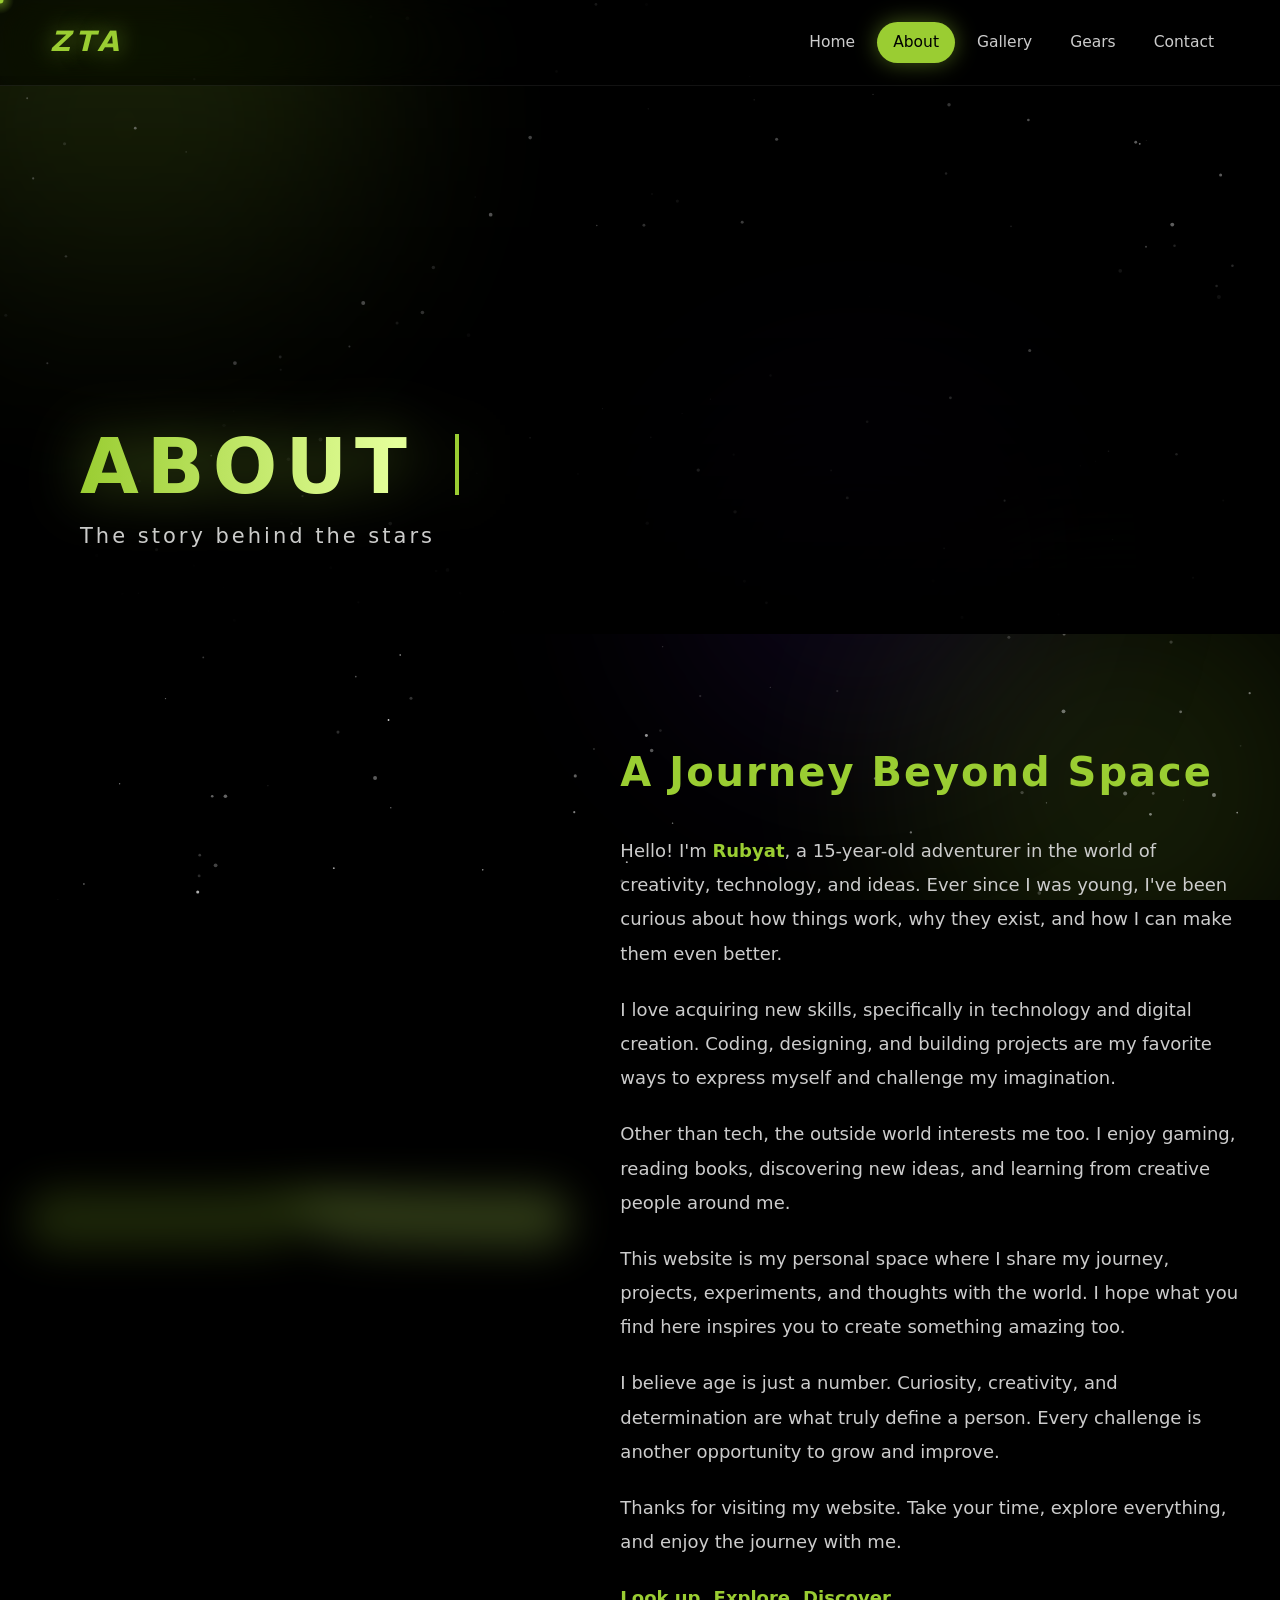
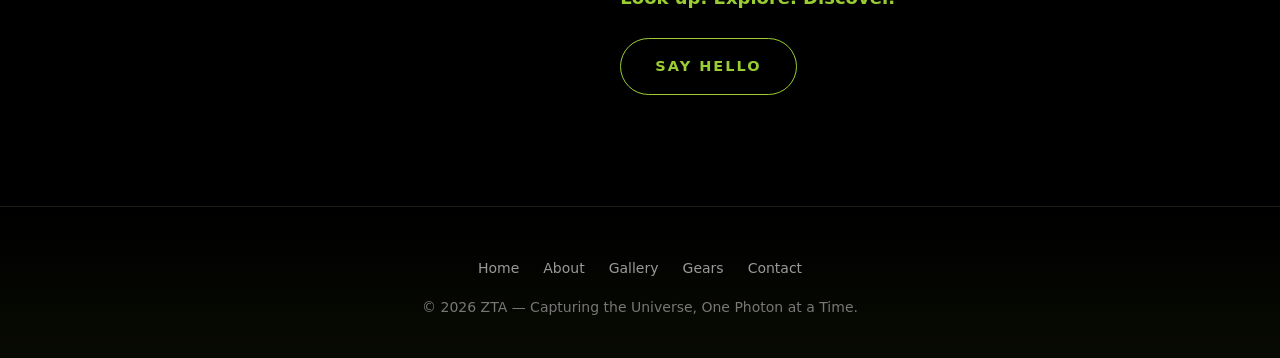
==== commit d69f58d7: "Add files via upload" ====
--- a/about.html
+++ b/about.html
@@ -10,7 +10,7 @@
 <style>
 :root{
     --bg:#000; --text:#fff; --accent:#9acd32; --accent-rgb:154,205,50; --accent-light:#e4ff9a;
-    --teal:#2dd4bf; --muted:#ccc; --card:rgba(12,14,10,.72); --card-border:rgba(255,255,255,.07);
+    --teal:#b8e45a; --muted:#ccc; --card:rgba(12,14,10,.72); --card-border:rgba(255,255,255,.07);
     --footer:#777; --nav-h:76px; --radius:18px;
 }
 *{margin:0;padding:0;box-sizing:border-box}
@@ -26,7 +26,7 @@
 .aurora{position:fixed;inset:0;z-index:-3;overflow:hidden;pointer-events:none}
 .blob{position:absolute;border-radius:50%;filter:blur(110px);opacity:.38;will-change:transform}
 .blob.b1{width:520px;height:520px;background:rgba(var(--accent-rgb),.55);top:-120px;left:-120px;animation:drift1 22s ease-in-out infinite alternate}
-.blob.b2{width:460px;height:460px;background:rgba(45,212,191,.38);bottom:-140px;right:-100px;animation:drift2 26s ease-in-out infinite alternate}
+.blob.b2{width:460px;height:460px;background:rgba(154,205,50,.38);bottom:-140px;right:-100px;animation:drift2 26s ease-in-out infinite alternate}
 .blob.b3{width:380px;height:380px;background:rgba(124,58,237,.3);top:45%;left:55%;animation:drift3 30s ease-in-out infinite alternate}
 @keyframes drift1{to{transform:translate(35vw,30vh) scale(1.2)}}
 @keyframes drift2{to{transform:translate(-30vw,-25vh) scale(1.15)}}
@@ -78,7 +78,6 @@
 .hero::after{content:'';position:absolute;inset:0;background:linear-gradient(to bottom,rgba(0,0,0,.05),rgba(0,0,0,.96));pointer-events:none}
 .hero.hero-home{min-height:calc(100vh - var(--nav-h))}
 .hero-inner{position:relative;z-index:3;margin-left:80px;max-width:760px}
-.eyebrow{display:inline-block;font-size:13px;letter-spacing:5px;text-transform:uppercase;color:var(--teal);margin-bottom:14px;padding:6px 16px;border:1px solid rgba(45,212,191,.35);border-radius:50px;background:rgba(45,212,191,.06)}
 .hero-text{font-size:76px;font-weight:900;letter-spacing:8px;text-transform:uppercase;line-height:1.05;background:linear-gradient(90deg,var(--accent),var(--accent-light),var(--teal),var(--accent));background-size:250% 100%;-webkit-background-clip:text;background-clip:text;-webkit-text-fill-color:transparent;color:transparent;animation:shine 7s linear infinite;filter:drop-shadow(0 0 28px rgba(var(--accent-rgb),.45))}
 @keyframes shine{to{background-position:250% 0}}
 .hero-sub{font-size:21px;color:var(--muted);letter-spacing:3px;margin-top:14px}
@@ -88,7 +87,7 @@
 
 .orbit{position:absolute;right:9%;top:50%;width:440px;height:440px;margin-top:-260px;z-index:2;pointer-events:none}
 .ring{position:absolute;border-radius:50%;border:1px dashed rgba(var(--accent-rgb),.35);inset:0;animation:spin 40s linear infinite}
-.ring.r2{inset:60px;animation-duration:26s;animation-direction:reverse;border-color:rgba(45,212,191,.35)}
+.ring.r2{inset:60px;animation-duration:26s;animation-direction:reverse;border-color:rgba(154,205,50,.35)}
 .ring.r3{inset:120px;animation-duration:16s}
 .ring::after{content:'';position:absolute;top:-6px;left:50%;width:12px;height:12px;margin-left:-6px;border-radius:50%;background:var(--accent);box-shadow:0 0 18px var(--accent)}
 .ring.r2::after{background:var(--teal);box-shadow:0 0 18px var(--teal)}
@@ -184,9 +183,6 @@
 .about-text p{margin-bottom:22px}
 .about-title{font-size:40px;margin-bottom:24px;font-weight:800;color:var(--accent);letter-spacing:2px}
 .highlight{color:var(--accent);font-weight:700}
-.chips{display:flex;flex-wrap:wrap;gap:12px;margin:8px 0 26px}
-.skill{padding:8px 20px;border-radius:50px;font-size:14px;letter-spacing:1px;color:var(--accent-light);border:1px solid rgba(var(--accent-rgb),.4);background:rgba(var(--accent-rgb),.07);transition:transform .3s,background .3s,color .3s}
-.skill:hover{transform:translateY(-4px) scale(1.06);background:var(--accent);color:#000}
 
 /* ===== CONTACT SECTION ===== */
 .contact-wrap{display:grid;grid-template-columns:1fr 1.15fr;gap:48px;align-items:center}
@@ -318,7 +314,6 @@
 <!-- HERO -->
 <header class="hero ">
     <div class="hero-inner">
-        <span class="eyebrow">Curiosity • Creativity • Determination</span>
         <div class="hero-text" data-typing="About ZTA">About ZTA</div>
         <div class="hero-sub">The story behind the stars</div>
 
@@ -330,7 +325,6 @@
         <div class="about-img reveal from-left"><img src="assets/about-profile.jpg" alt="Rubyat"></div>
         <div class="about-text reveal from-right">
             <div class="about-title">A Journey Beyond Space</div>
-            <div class="chips"><span class="skill">💻 Coding</span><span class="skill">🎨 Designing</span><span class="skill">🔭 Astro</span><span class="skill">🎮 Gaming</span><span class="skill">📚 Reading</span></div>
             <p>Hello! I'm <span class="highlight">Rubyat</span>, a 15-year-old adventurer in the world of creativity, technology, and ideas. Ever since I was young, I've been curious about how things work, why they exist, and how I can make them even better.</p>
             <p>I love acquiring new skills, specifically in technology and digital creation. Coding, designing, and building projects are my favorite ways to express myself and challenge my imagination.</p>
             <p>Other than tech, the outside world interests me too. I enjoy gaming, reading books, discovering new ideas, and learning from creative people around me.</p>
